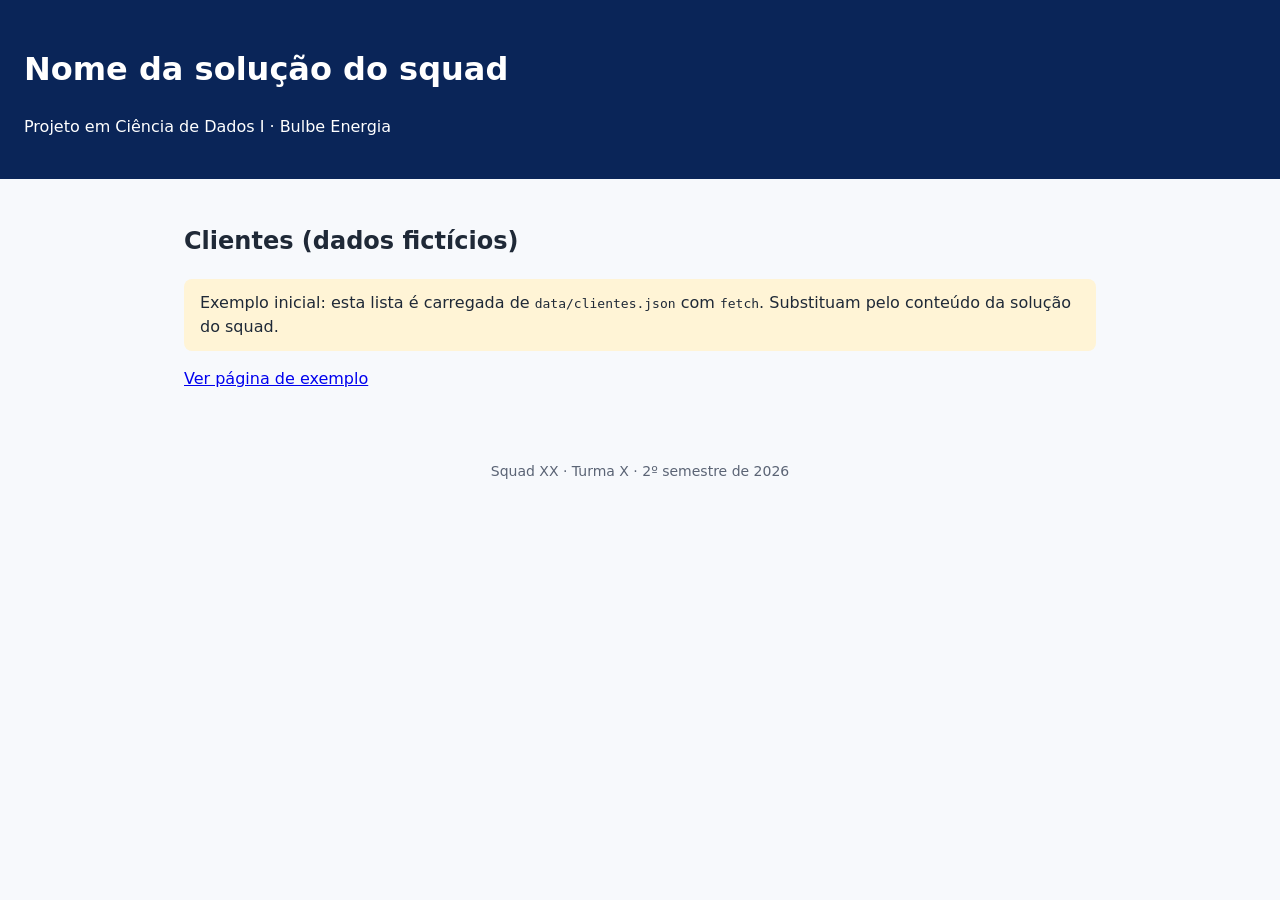
==== index.html @ effc3c58 ""chore: estrutura inicial do projeto"" ====
<!DOCTYPE html>
<html lang="pt-BR">
<head>
  <meta charset="UTF-8">
  <meta name="viewport" content="width=device-width, initial-scale=1.0">
  <title>Bulbe | Nome da solução do squad</title>
  <link rel="stylesheet" href="assets/css/style.css">
</head>
<body>
  <header class="topo">
    <h1>Nome da solução do squad</h1>
    <p>Projeto em Ciência de Dados I · Bulbe Energia</p>
  </header>

  <main>
    <section>
      <h2>Clientes (dados fictícios)</h2>
      <p class="aviso">Exemplo inicial: esta lista é carregada de <code>data/clientes.json</code> com <code>fetch</code>.
        Substituam pelo conteúdo da solução do squad.</p>
      <ul id="lista-clientes" class="lista"></ul>
      <p><a href="pages/exemplo.html">Ver página de exemplo</a></p>
    </section>
  </main>

  <footer class="rodape">
    <p>Squad XX · Turma X · 2º semestre de 2026</p>
  </footer>

  <script type="module" src="assets/js/main.js"></script>
</body>
</html>
---- assets/css/style.css ----
/* Variáveis de cor e tipografia: ajustem para a identidade da solução */
:root {
  --cor-primaria: #0a2558;
  --cor-destaque: #f2ae00;
  --cor-fundo: #f7f9fc;
  --cor-texto: #1f2937;
  --fonte: system-ui, -apple-system, "Segoe UI", Roboto, sans-serif;
}

* { box-sizing: border-box; }

body {
  margin: 0;
  font-family: var(--fonte);
  color: var(--cor-texto);
  background: var(--cor-fundo);
  line-height: 1.5;
}

.topo {
  background: var(--cor-primaria);
  color: #fff;
  padding: 1.5rem;
}
.topo a { color: var(--cor-destaque); }

main {
  max-width: 960px;
  margin: 0 auto;
  padding: 1.5rem;
}

.aviso {
  background: #fff4d6;
  padding: 0.75rem 1rem;
  border-radius: 8px;
}

.lista { list-style: none; padding: 0; }
.lista li {
  background: #fff;
  margin-bottom: 0.5rem;
  padding: 0.75rem 1rem;
  border-radius: 8px;
  box-shadow: 0 1px 3px rgba(0, 0, 0, 0.08);
}

.rodape {
  text-align: center;
  padding: 1rem;
  color: #5b6475;
  font-size: 0.875rem;
}
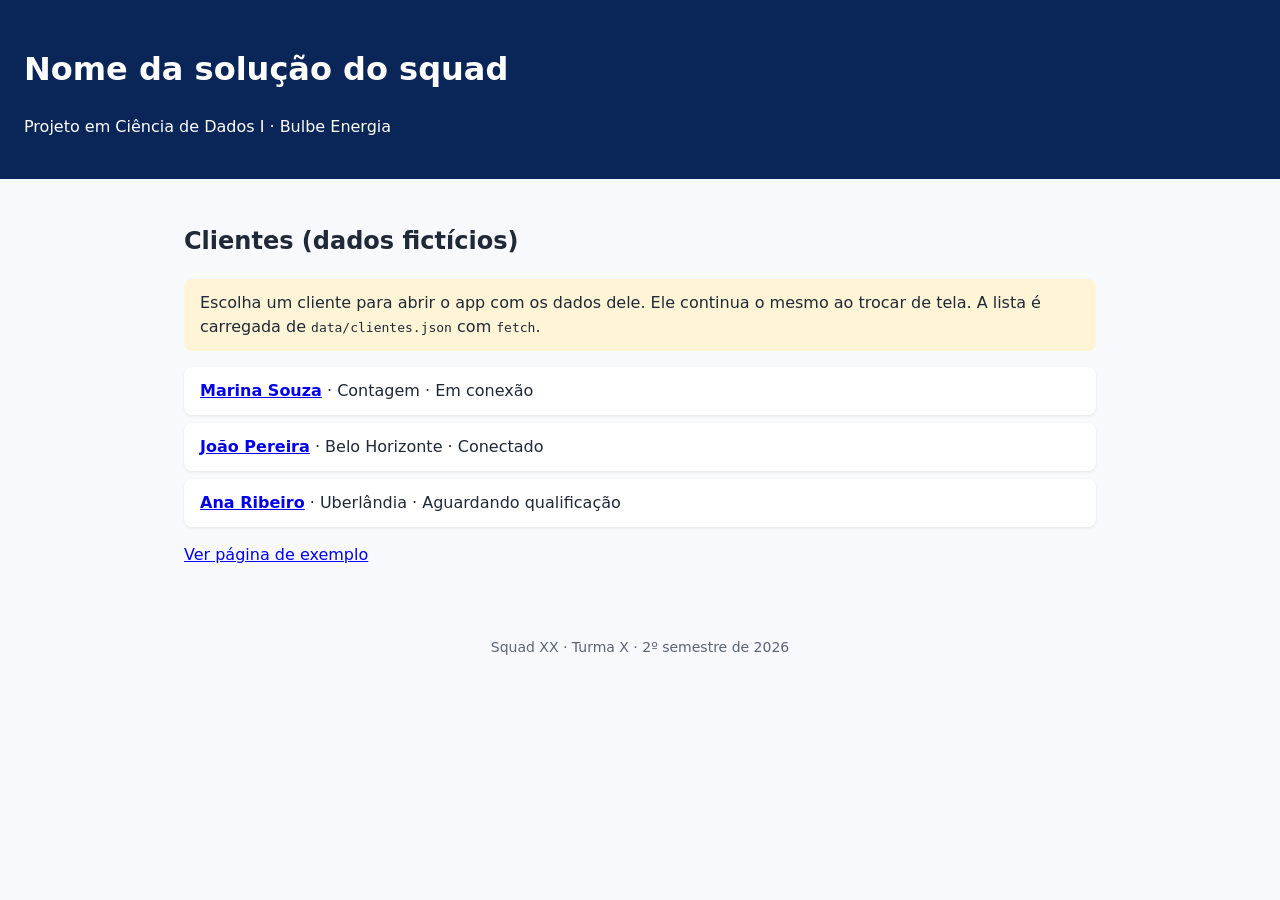
==== commit 3a4b8eaa: "fix: pendência de contato confirmado e cliente mantido entre telas" ====
--- a/index.html
+++ b/index.html
@@ -15,8 +15,8 @@
   <main>
     <section>
       <h2>Clientes (dados fictícios)</h2>
-      <p class="aviso">Exemplo inicial: esta lista é carregada de <code>data/clientes.json</code> com <code>fetch</code>.
-        Substituam pelo conteúdo da solução do squad.</p>
+      <p class="aviso">Escolha um cliente para abrir o app com os dados dele. Ele continua o mesmo ao trocar de tela.
+        A lista é carregada de <code>data/clientes.json</code> com <code>fetch</code>.</p>
       <ul id="lista-clientes" class="lista"></ul>
       <p><a href="pages/exemplo.html">Ver página de exemplo</a></p>
     </section>
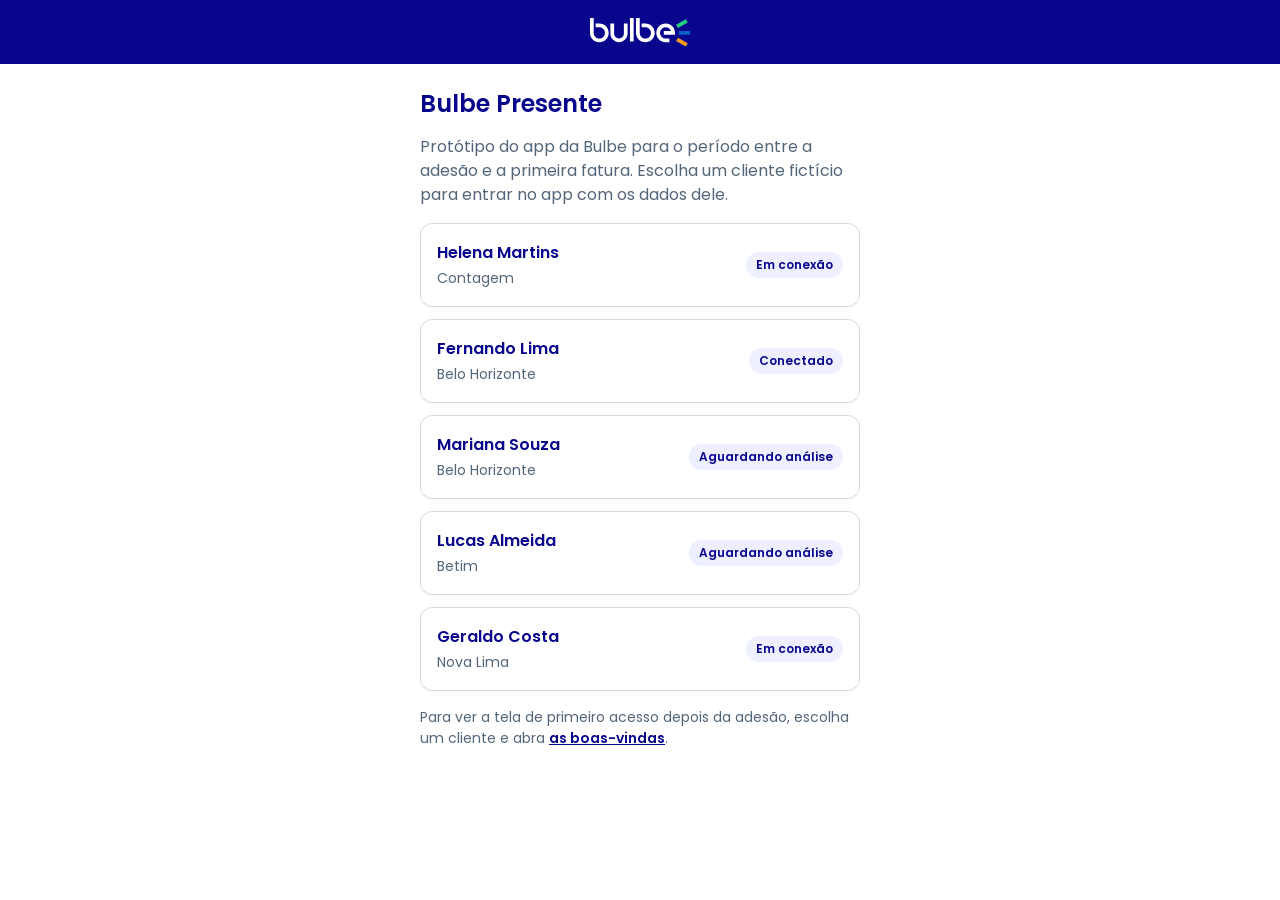
==== commit 3c943174: "chore: remove arquivos da estrutura base que não são mais usados Remove pages/exemplo.html, assets/c" ====
--- a/index.html
+++ b/index.html
@@ -3,28 +3,50 @@
 <head>
   <meta charset="UTF-8">
   <meta name="viewport" content="width=device-width, initial-scale=1.0">
-  <title>Bulbe | Nome da solução do squad</title>
-  <link rel="stylesheet" href="assets/css/style.css">
+  <title>Bulbe Presente · Demonstração</title>
+  <link rel="preconnect" href="https://fonts.googleapis.com">
+  <link rel="preconnect" href="https://fonts.gstatic.com" crossorigin>
+  <link href="https://fonts.googleapis.com/css2?family=Poppins:wght@300;400;500;600&display=swap" rel="stylesheet">
+  <link rel="stylesheet" href="assets/css/bulbe-ui.css">
+  <style>
+    /* Estilo só desta página de entrada da demonstração */
+    .entrada { max-width: 480px; margin: 0 auto; display: flex; flex-direction: column; gap: 16px; }
+    .entrada h1 { margin: 0; font-size: var(--titulo-tamanho); font-weight: var(--titulo-peso); line-height: 1.3; color: var(--cor-azul); }
+    .entrada p { margin: 0; line-height: 1.5; }
+    .clientes { margin: 0; padding: 0; list-style: none; display: grid; gap: 12px; }
+    .cliente {
+      display: flex; align-items: center; justify-content: space-between; gap: 12px;
+      padding: 16px; border: 1px solid var(--cor-linha); border-radius: var(--raio-card);
+      color: var(--cor-texto); text-decoration: none;
+    }
+    .cliente:hover, .cliente:focus-visible { border-color: var(--cor-azul); background: var(--cor-azul-claro); }
+    .cliente strong { display: block; color: var(--cor-azul); font-weight: 600; }
+    .cliente small { font-size: 14px; color: var(--cor-texto-secundario); }
+    .selo { flex-shrink: 0; padding: 4px 10px; border-radius: 999px; font-size: 12px; font-weight: 600;
+            background: var(--cor-azul-claro); color: var(--cor-azul); }
+    .primeiro-acesso { font-size: 14px; }
+    .primeiro-acesso a { color: var(--cor-azul); font-weight: 600; }
+  </style>
 </head>
 <body>
   <header class="topo">
-    <h1>Nome da solução do squad</h1>
-    <p>Projeto em Ciência de Dados I · Bulbe Energia</p>
+    <span></span>
+    <div class="topo-logo">
+      <img src="assets/img/logo-bulbe-branco.svg" alt="Bulbe">
+    </div>
+    <span></span>
   </header>
 
-  <main>
-    <section>
-      <h2>Clientes (dados fictícios)</h2>
-      <p class="aviso">Escolha um cliente para abrir o app com os dados dele. Ele continua o mesmo ao trocar de tela.
-        A lista é carregada de <code>data/clientes.json</code> com <code>fetch</code>.</p>
-      <ul id="lista-clientes" class="lista"></ul>
-      <p><a href="pages/exemplo.html">Ver página de exemplo</a></p>
-    </section>
+  <main class="entrada">
+    <h1>Bulbe Presente</h1>
+    <p class="texto-secundario">Protótipo do app da Bulbe para o período entre a adesão e a primeira fatura.
+      Escolha um cliente fictício para entrar no app com os dados dele.</p>
+
+    <ul class="clientes" id="lista-clientes"></ul>
+
+    <p class="primeiro-acesso texto-secundario">Para ver a tela de primeiro acesso depois da adesão, escolha um
+      cliente e abra <a href="pages/hu01.html">as boas-vindas</a>.</p>
   </main>
-
-  <footer class="rodape">
-    <p>Squad XX · Turma X · 2º semestre de 2026</p>
-  </footer>
 
   <script type="module" src="assets/js/main.js"></script>
 </body>
--- a/assets/css/bulbe-ui.css
+++ b/assets/css/bulbe-ui.css
@@ -0,0 +1,153 @@
+@import url("cores.css"); /* cores, fonte e medidas de todas as telas */
+
+/* =========================================================
+   Layout base das telas: cabeçalho + menu de baixo
+   Cores e fonte iguais às do app atual da Bulbe.
+   ========================================================= */
+
+* {
+  box-sizing: border-box;
+}
+
+body {
+  margin: 0;
+  font-family: var(--fonte);
+  color: var(--cor-texto);
+  background: var(--cor-branco);
+}
+
+/* ---------- Cabeçalho ---------- */
+.topo {
+  position: sticky;
+  top: 0;
+  z-index: 10; /* fica por cima do conteúdo ao rolar */
+  display: grid;
+  grid-template-columns: 1fr auto 1fr; /* logo sempre no centro */
+  align-items: center;
+  height: 64px;
+  padding: 0 16px;
+  background: var(--cor-azul);
+}
+
+.topo-botao {
+  display: flex;
+  align-items: center;
+  justify-content: center;
+  width: 48px;
+  height: 48px;
+  color: var(--cor-branco);
+}
+
+.topo-botao svg {
+  width: 24px;
+  height: 24px;
+}
+
+/* Menu hambúrguer: ícone alinhado com a margem do conteúdo */
+.topo > .topo-botao:first-child {
+  margin-left: -12px;
+}
+
+.topo-logo img {
+  display: block; /* tira o espaço extra embaixo da imagem */
+  height: 29px;
+}
+
+.topo-direita {
+  justify-self: end;
+  display: flex;
+  align-items: center;
+  gap: 8px;
+}
+
+.topo-avatar {
+  display: flex;
+  align-items: center;
+  justify-content: center;
+  width: 32px;
+  height: 32px;
+  border-radius: 50%;
+  border: 2px solid var(--cor-branco);
+  background: var(--cor-azul-claro);
+  color: var(--cor-azul);
+  text-decoration: none;
+  overflow: hidden;
+}
+
+.topo-avatar svg {
+  width: 20px;
+  height: 20px;
+}
+
+/* ---------- Conteúdo da tela ---------- */
+main {
+  padding: 24px 20px;
+  padding-bottom: 110px; /* espaço para o menu de baixo não cobrir o conteúdo */
+}
+
+/* ---------- Menu de baixo ---------- */
+.menu {
+  position: fixed;
+  z-index: 10; /* fica por cima do conteúdo ao rolar */
+  left: 0;
+  right: 0;
+  bottom: 0;
+  display: flex;
+  padding: 8px 8px 12px;
+  background: var(--cor-branco);
+  border-top: 1px solid var(--cor-linha);
+  box-shadow: 0 -4px 12px rgba(0, 0, 0, 0.08);
+}
+
+.menu a {
+  flex: 1;
+  display: flex;
+  flex-direction: column;
+  align-items: center;
+  gap: 4px;
+  font-size: 12px;
+  font-weight: 500;
+  color: var(--cor-texto-secundario);
+  text-decoration: none;
+}
+
+.menu-icone {
+  display: flex;
+  align-items: center;
+  justify-content: center;
+  width: 56px;
+  height: 32px;
+  border-radius: 999px;
+}
+
+.menu-icone svg {
+  width: 24px;
+  height: 24px;
+}
+
+/* Item da tela atual: coloque class="ativo" no <a> da sua tela */
+.menu a.ativo {
+  color: var(--cor-azul);
+  font-weight: 600;
+}
+
+.menu a.ativo .menu-icone {
+  background: var(--cor-azul-claro);
+}
+
+/* ---------- Ajudantes usados em várias telas ---------- */
+
+/* Garante que hidden esconda mesmo com display definido no CSS */
+[hidden] { display: none !important; }
+
+/* Esconde da tela, mas o leitor de tela continua lendo */
+.visualmente-oculto {
+  position: absolute;
+  width: 1px;
+  height: 1px;
+  overflow: hidden;
+  clip: rect(0 0 0 0);
+  white-space: nowrap;
+}
+
+.texto-secundario { color: var(--cor-texto-secundario); }
